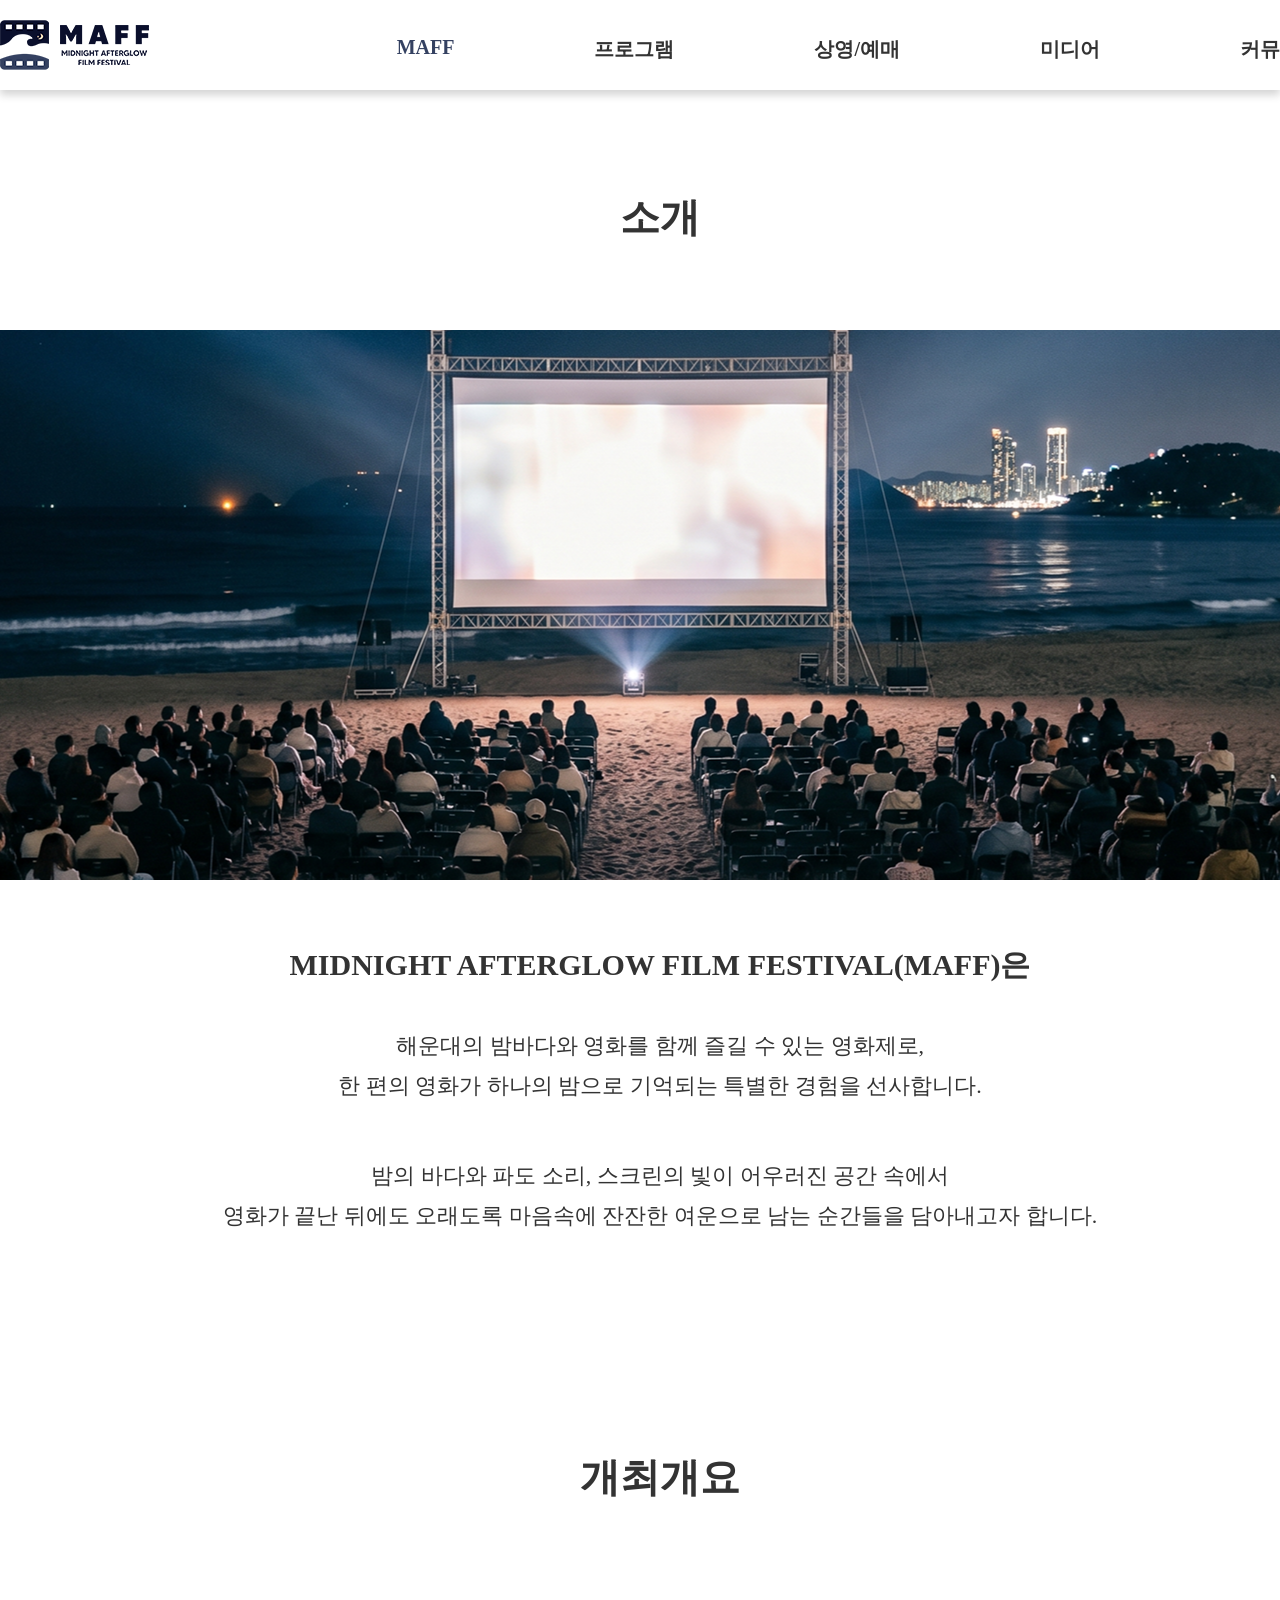
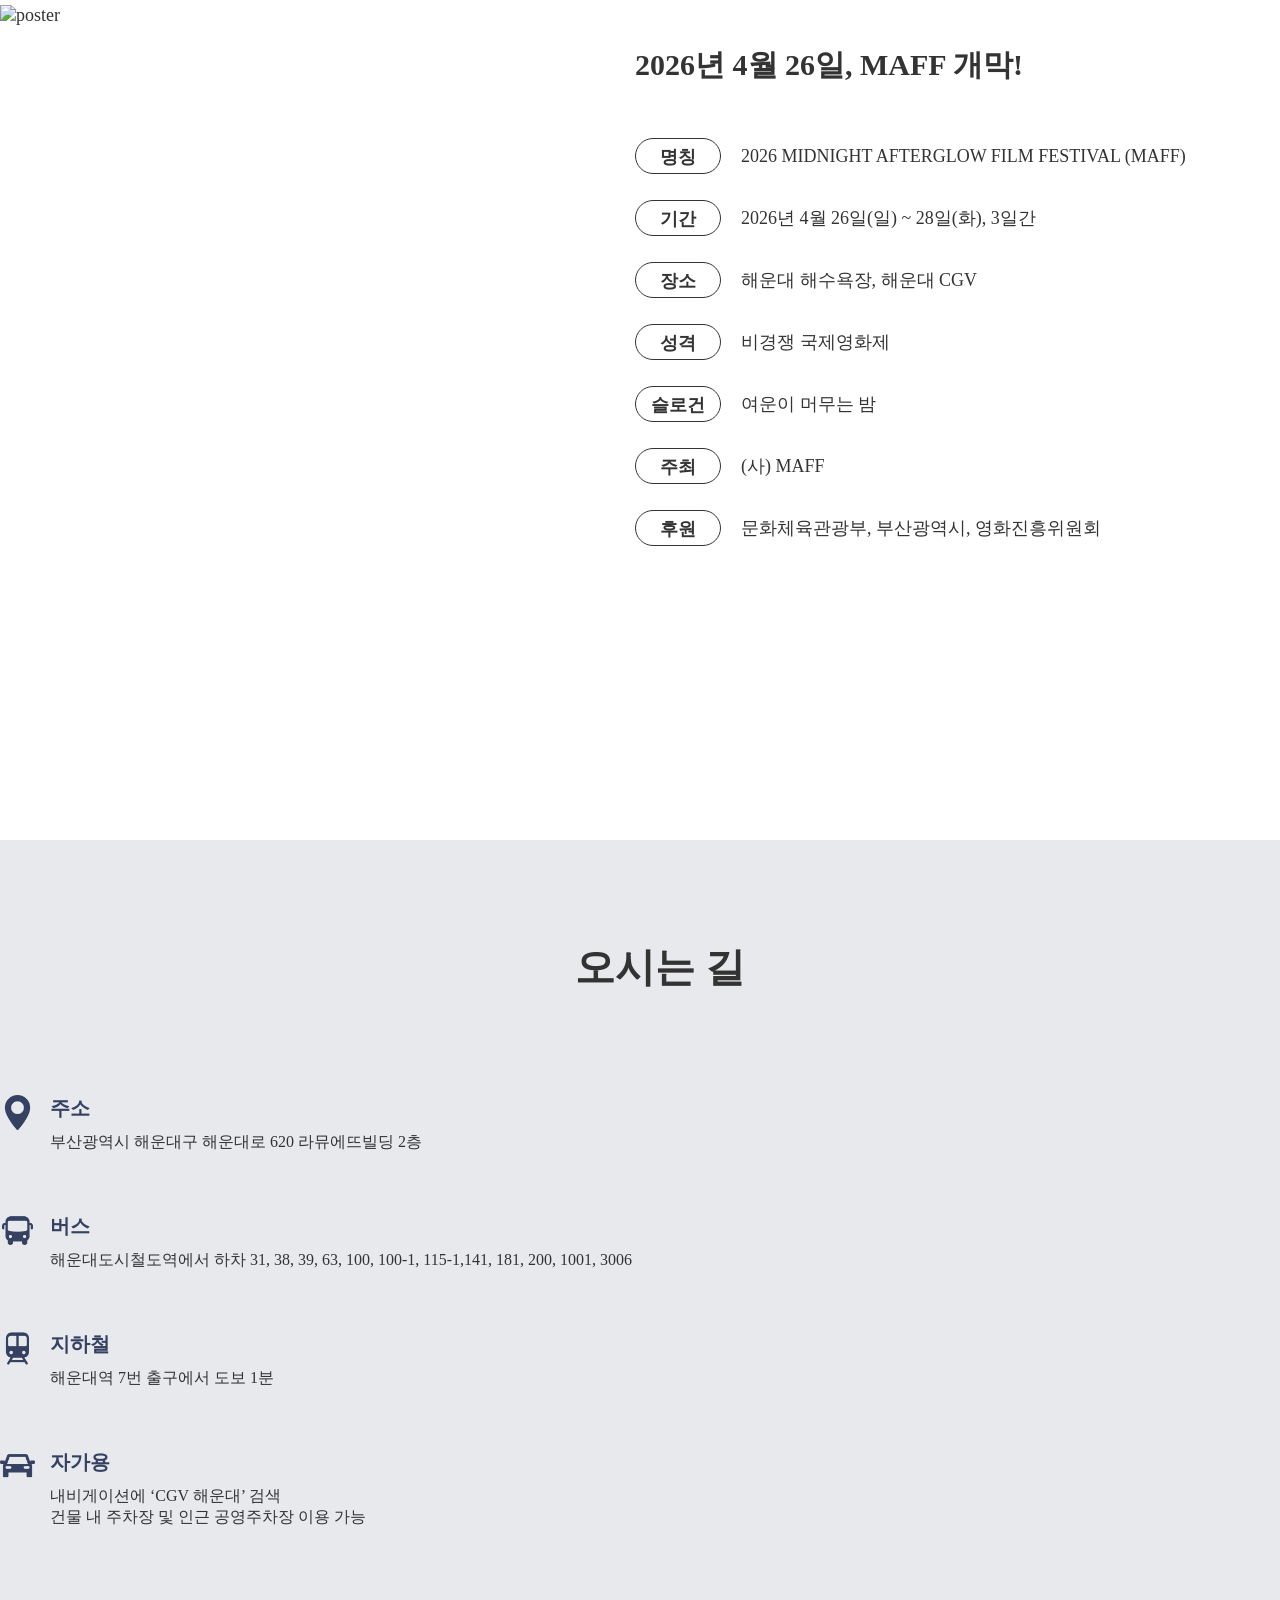
==== sub/sub1.html @ fb7ac8e6 "Add files via upload" ====
<!DOCTYPE html>
<html lang="ko">

<head>
    <meta charset="UTF-8">
    <meta name="viewport" content="width=1400">
    <title>MAFF</title>

    <!-- 내 CSS -->
    <link rel="stylesheet" href="../css/style2.css">

    <!-- pretendard 폰트 -->
    <link rel="stylesheet" as="style" crossorigin
        href="https://cdn.jsdelivr.net/gh/orioncactus/pretendard@v1.3.9/dist/web/static/pretendard.min.css" />

</head>

<body>
    <div class="header_wrap">
        <!-- header wrap start -->
        <div class="header">
            <h1 class="logo">
                <a href="../index.html"><img src="../img/header_logo.png" alt="header_logo"></a>
            </h1>
            <ul class="gnb">
                <li class="on"><a href="../sub/sub1.html">MAFF</a></li>
                <li><a href="../sub/sub2.html">프로그램</a></li>
                <li><a href="#">상영/예매</a></li>
                <li><a href="#">미디어</a></li>
                <li><a href="#">커뮤니티</a></li>
            </ul>
        </div>
    </div>
    <!-- header wrap end -->

    <div class="section_1_wrap">
        <!-- section_1_wrap start -->
        <div class="section_1">
            <p class="section_title">소개</p>
            <div class="about_contents">
                <p class="about_b">MIDNIGHT AFTERGLOW FILM FESTIVAL(MAFF)은 </p>
                <p class="about_s first">해운대의 밤바다와 영화를 함께 즐길 수 있는 영화제로, <br>
                    한 편의 영화가 하나의 밤으로 기억되는 특별한 경험을 선사합니다.</p>
                <p class="about_s">밤의 바다와 파도 소리, 스크린의 빛이 어우러진 공간 속에서 <br>

                    영화가 끝난 뒤에도 오래도록 마음속에 잔잔한 여운으로 남는 순간들을 담아내고자 합니다.</p>
            </div>
        </div>
    </div>
    <!-- section_1_wrap end -->
    <div class="section_2">
        <!-- section_2 start -->
        <p class="section_title">개최개요</p>
        <div class="poster_text_box">
            <div class="poster_box">
                <img src="../img/poster.png" alt="poster">
            </div>
            <div class="text_box">
                <p class="start">2026년 4월 26일, MAFF 개막!</p>
                <ul>
                    <li><span class="start_stroke">
                            명칭
                        </span>
                        2026 MIDNIGHT AFTERGLOW FILM FESTIVAL (MAFF)</li>
                    <li><span class="start_stroke">
                            기간
                        </span>
                        2026년 4월 26일(일) ~ 28일(화), 3일간</li>
                    <li><span class="start_stroke">
                            장소
                        </span>
                        해운대 해수욕장, 해운대 CGV</li>
                    <li><span class="start_stroke">
                            성격
                        </span>
                        비경쟁 국제영화제</li>
                    <li><span class="start_stroke">
                            슬로건
                        </span>
                        여운이 머무는 밤</li>
                    <li><span class="start_stroke">
                            주최
                        </span>
                        (사) MAFF</li>
                    <li><span class="start_stroke">
                            후원
                        </span>
                        문화체육관광부, 부산광역시, 영화진흥위원회</li>
                </ul>
            </div>
        </div>

    </div>
    <!-- section_2 end -->
    <div class="section_3_wrap">
        <!-- section_3_wrap start -->
        <div class="section_3">
            <p class="section_title">오시는 길</p>
            <div class="location">
                <ul>
                    <li><img src="../img/location_cinema.png" alt="location_cinema">
                        <p><span class="blue">주소</span>
                            <br>
                             부산광역시 해운대구 해운대로 620 라뮤에뜨빌딩 2층
                        </p>
                    </li>
                    <li><img src="../img/location_bus.png" alt="location_bus">
                        <p><span class="blue">버스</span>
                            <br>
                             해운대도시철도역에서 하차
31, 38, 39, 63, 100, 100-1, 115-1,141, 181, 200, 1001, 3006
                        </p>
                    </li>
                    <li><img src="../img/location_subway.png" alt="location_subway">
                        <p><span class="blue">지하철</span>
                            <br>
                             해운대역 7번 출구에서 도보 1분
                        </p>
                    </li>
                    <li><img src="../img/location_car.png" alt="location_car">
                        <p><span class="blue">자가용</span>
                            <br>
                             내비게이션에 ‘CGV 해운대’ 검색 <br>건물 내 주차장 및 인근 공영주차장 이용 가능
                        </p>
                    </li>
                
                </ul>
            </div>
        </div>
    </div>
</body>

</html>
---- css/style2.css ----
* {
    padding: 0;
    margin: 0;
}

a {
    color: inherit;
    text-decoration: none;
}

ul {
    list-style: none;
}

body {
    font-family: 'Pretendard';
    font-size: 18px;
    color: #333;

}

.header_wrap {
    background-color: #fff;
    height: 90px;
    position: fixed;
    top: 0;
    width: 100%;
    z-index: 9;
    box-shadow: 0px 5px 8px #0000002c;
}

.header {
    box-sizing: border-box;
    width: 1320px;
    height: 90px;
    margin: 0px auto;
    padding-top: 20px;
    justify-content: space-between;
    display: flex;

}

.gnb {
    display: flex;

}

.gnb>li {
    padding-left: 140px;color: #333;
}

.gnb>li>a {
    
    display: inline-block;
    font-size: 20px;
    font-weight: 700;
    padding: 16px 0px 30px;
    text-decoration: none;
    position: relative;
    transition: all 0.3s ease;
}

.gnb>li>a:hover {
    transform: translateY(-3px);
    color: #344161;
}

.gnb>li>a::before {
    content: "";
    position: absolute;
    z-index: -1;
    bottom: -3px;
    left: 0;
    right: 0;
    height: 3px;
    background-color: #748DB5;
    transform: scaleY(0);
    transform-origin: bottom;
    transition: transform 0.3s ease;
}

.gnb>li>a:hover::before {
    transform: scaleY(1);
}
.on a{
    color:#344161;
}
/* ★★★★ section 1 (소개) ★★★★ */

.section_1_wrap {
    box-sizing: border-box;
    height: 1160px;
    position: relative;
    background: url(../img/about.png) no-repeat top 140px center;

}


.section_1 {
    width: 1320px;
    height: 1160px;
    margin: 190px auto;
}

/* section title */
.section_title {
    text-align: center;
    font-size: 40px;
    font-weight: 700;
    padding-bottom: 100px;
}

.about_contents {
    margin-top: 600px;
    text-align: center;
}

.about_b {
    font-size: 30px;
    font-weight: 700;
    margin-bottom: 40px;
}

.about_s {
    font-size: 22px;
    line-height: 40px;
}

.first {
    margin-bottom: 50px;
}

/* ★★★★ section 2 (개최개요) ★★★★ */
.section_2 {
    width: 1320px;
    height: 1090px;
    margin: 0px auto;
    box-sizing: border-box;
    padding: 100px 0px 150px 0px;
}

.poster_text_box {
    display: flex;
    gap: 125px;
}

.poster_box {
    width: 510px;
    height: 700px;
    overflow: hidden;
}

.poster_box img {
    transition: all 0.4s;
}

.poster_box img:hover {
    transform: scale(1.06);
    transition: all 0.4s;
}

.text_box {
    padding-top: 40px;
}

.start {
    font-size: 30px;
    font-weight: 700;
    margin-bottom: 45px;
}


.text_box ul li {
    padding-top: 7px;
    margin-bottom: 19px;
    align-items: center;
    display: flex;

}

.start_stroke {
    box-sizing: border-box;
    width: 86px;
    height: 36px;
    text-align: center;
    padding-top: 6px;
    font-weight: 700;
    border: 1px solid #333;
    border-radius: 25px;
    margin-right: 20px;

}


/* ★★★★  section 3 (오시는길) ★★★★  */
.section_3_wrap{
    height: 1200px;
    background-color: #E7E9ED;
    padding-top: 100px;
}
.section_3{
    width: 1320px;
    height: 1200px;
    margin: 0px auto;
    
}

.location ul li{
    margin-bottom: 60px;

}
.location ul li img{
    width: 35px;
    height: 35px;
    margin-right: 10px;
}
.location ul li p{
margin-top: -40px;
margin-left: 50px;
font-size: 16px;

}
.blue{
    display: inline-block;
    margin-bottom: 10px;
    font-size: 20px;
    font-weight: 700;
    color: #344161;
}
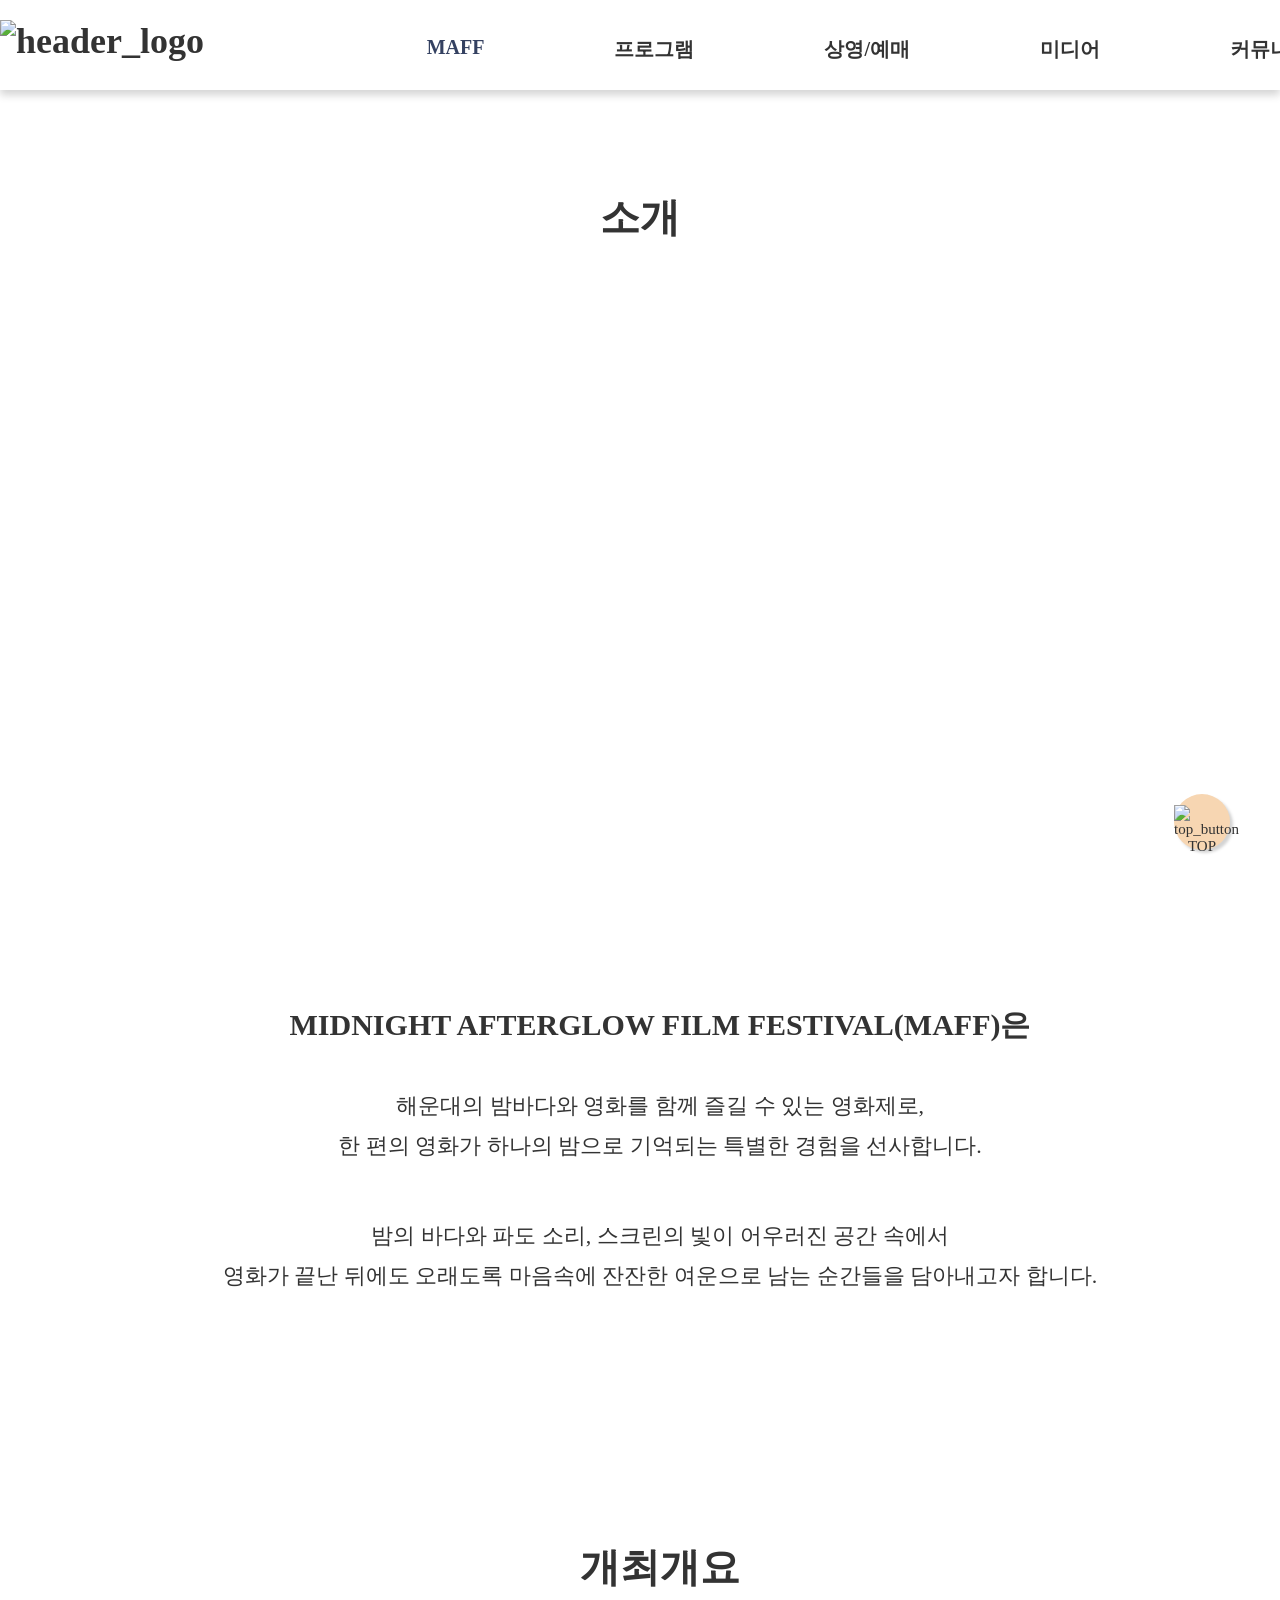
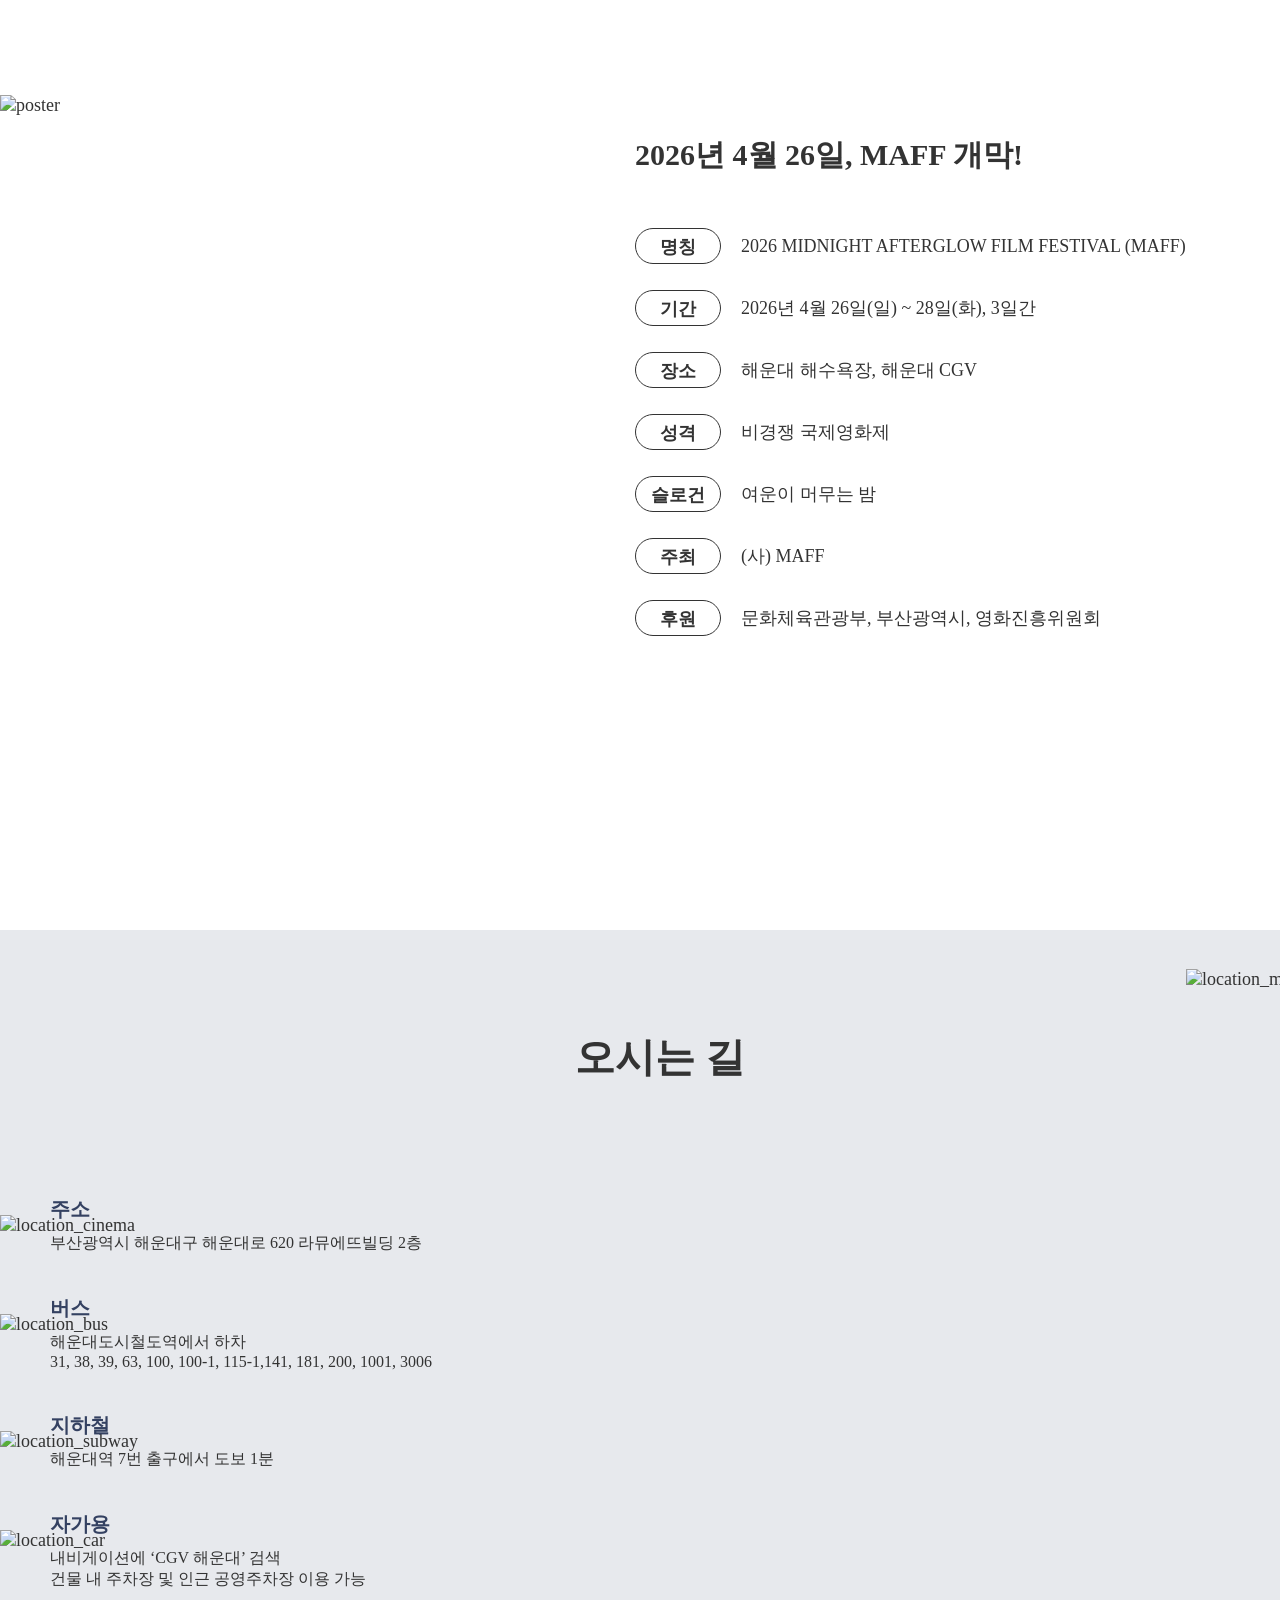
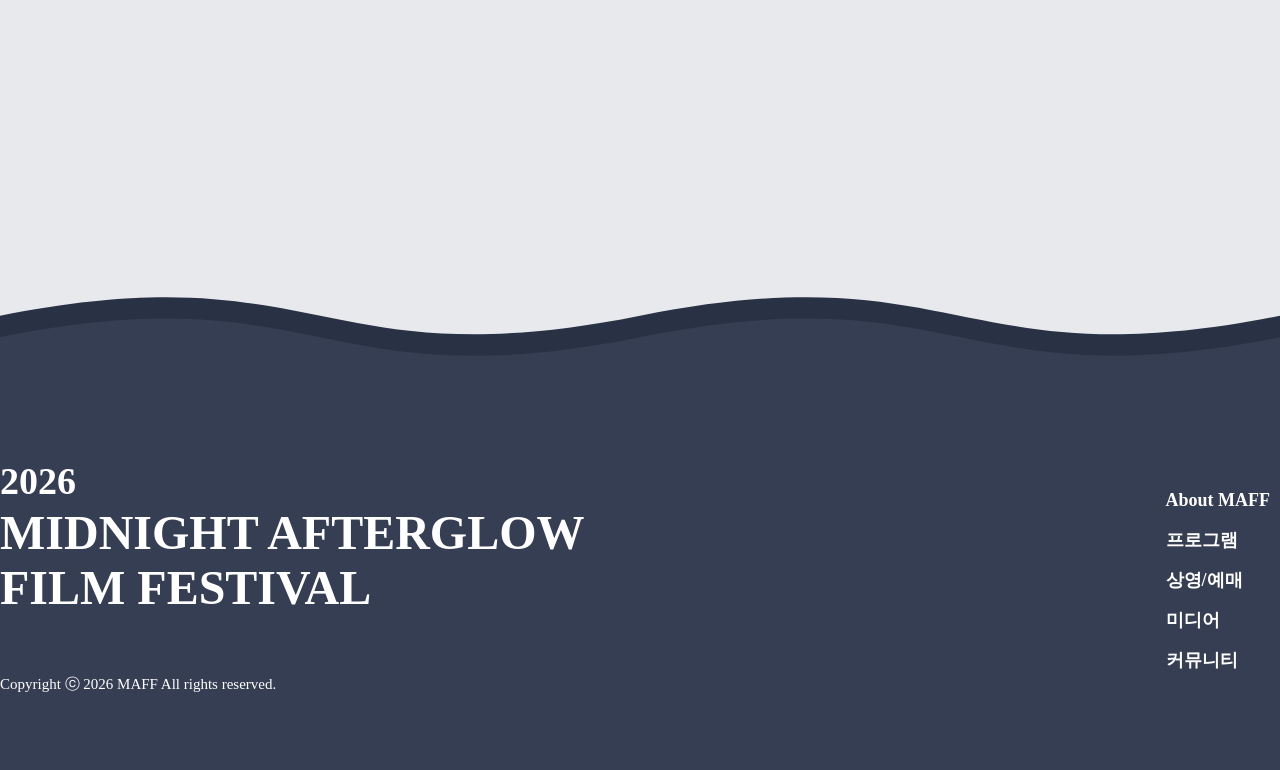
==== commit de357e9d: "Update sub1.html" ====
--- a/sub/sub1.html
+++ b/sub/sub1.html
@@ -4,14 +4,20 @@
 <head>
     <meta charset="UTF-8">
     <meta name="viewport" content="width=1400">
-    <title>MAFF</title>
+    <title>소개│MAFF</title>
 
     <!-- 내 CSS -->
     <link rel="stylesheet" href="../css/style2.css">
+
+    <!-- 파비콘 -->
+    <link rel="icon" type="image/png" sizes="32x32" href="../img/favicon.png">
 
     <!-- pretendard 폰트 -->
     <link rel="stylesheet" as="style" crossorigin
         href="https://cdn.jsdelivr.net/gh/orioncactus/pretendard@v1.3.9/dist/web/static/pretendard.min.css" />
+
+    <!-- aos -->
+    <link rel="stylesheet" href="https://unpkg.com/aos@next/dist/aos.css" />
 
 </head>
 
@@ -23,41 +29,79 @@
                 <a href="../index.html"><img src="../img/header_logo.png" alt="header_logo"></a>
             </h1>
             <ul class="gnb">
-                <li class="on"><a href="../sub/sub1.html">MAFF</a></li>
-                <li><a href="../sub/sub2.html">프로그램</a></li>
-                <li><a href="#">상영/예매</a></li>
-                <li><a href="#">미디어</a></li>
-                <li><a href="#">커뮤니티</a></li>
+                <li class="on"><a href="../sub/sub1.html">MAFF</a>
+                    <ul class="submenu">
+                        <li><a href="../sub/sub1.html">소개</a></li>
+                        <li><a href="../sub/sub1.html#outlineSection">개최개요</a></li>
+                        <li><a href="../sub/sub1.html#locationSection">오시는 길</a></li>
+                    </ul>
+                </li>
+                <li><a href="../sub/sub2.html">프로그램</a>
+                    <ul class="submenu">
+                        <li><a href="../sub/sub2.html">섹션</a></li>
+                        <li><a href="../sub/sub2.html#movieSection">상영작</a></li>
+                    </ul>
+                </li>
+                <li><a href="../sub/sub3.html">상영/예매</a>
+                    <ul class="submenu">
+                        <li><a href="../sub/sub3.html">상영 시간표</a></li>
+                        <li><a href="../sub/sub3.html#howSection">예매 안내</a></li>
+                    </ul>
+                </li>
+                <li><a href="../sub/sub4.html">미디어</a>
+                    <ul class="submenu">
+                        <li><a href="../sub/sub4.html">사진</a></li>
+                        <li><a href="../sub/sub4.html#newsSection">뉴스</a></li>
+                    </ul>
+                </li>
+                <li><a href="../sub/sub5.html">커뮤니티</a>
+                    <ul class="submenu">
+                        <li><a href="../sub/sub5.html">FAQ</a></li>
+                        <li><a href="../sub/sub5.html#eventSection">이벤트</a></li>
+                        <li><a href="../sub/sub5.html#reviewSection">상영작 리뷰</a></li>
+                    </ul>
+                </li>
             </ul>
         </div>
     </div>
     <!-- header wrap end -->
 
-    <div class="section_1_wrap">
-        <!-- section_1_wrap start -->
-        <div class="section_1">
-            <p class="section_title">소개</p>
+    <div id="section_1_wrap">
+        <!-- section_1 wrap start -->
+
+        <!-- 영상 때문에 위로 뺀 section title -->
+        <p class="section_title about">소개</p>
+
+        <div class="video_wrap">
+            <video src="../img/about_maff3.mp4" autoplay loop muted></video>
+        </div>
+        <div class="section_1" id="aboutSection">
+
             <div class="about_contents">
-                <p class="about_b">MIDNIGHT AFTERGLOW FILM FESTIVAL(MAFF)은 </p>
-                <p class="about_s first">해운대의 밤바다와 영화를 함께 즐길 수 있는 영화제로, <br>
+                <p class="about_b" data-aos="fade-up" data-aos-delay="400" data-aos-anchor="#aboutSection">MIDNIGHT
+                    AFTERGLOW FILM FESTIVAL(MAFF)은 </p>
+                <p class="about_s first" data-aos="fade-up" data-aos-delay="600" data-aos-anchor="#aboutSection">해운대의
+                    밤바다와 영화를 함께 즐길 수 있는 영화제로, <br>
                     한 편의 영화가 하나의 밤으로 기억되는 특별한 경험을 선사합니다.</p>
-                <p class="about_s">밤의 바다와 파도 소리, 스크린의 빛이 어우러진 공간 속에서 <br>
+                <p class="about_s" data-aos="fade-up" data-aos-delay="800" data-aos-anchor="#aboutSection">밤의 바다와 파도 소리,
+                    스크린의 빛이 어우러진 공간 속에서 <br>
 
                     영화가 끝난 뒤에도 오래도록 마음속에 잔잔한 여운으로 남는 순간들을 담아내고자 합니다.</p>
             </div>
         </div>
     </div>
     <!-- section_1_wrap end -->
-    <div class="section_2">
+    <div class="section_2" id="outlineSection">
         <!-- section_2 start -->
-        <p class="section_title">개최개요</p>
+        <p class="section_title" data-aos="fade-up" data-aos-delay="200" data-aos-anchor="#outlineSection">개최개요</p>
         <div class="poster_text_box">
-            <div class="poster_box">
+            <div class="poster_box" data-aos="fade-up" data-aos-delay="500" data-aos-anchor="#outlineSection">
                 <img src="../img/poster.png" alt="poster">
             </div>
             <div class="text_box">
-                <p class="start">2026년 4월 26일, MAFF 개막!</p>
-                <ul>
+                <p class="start" data-aos="fade-up" data-aos-delay="800" data-aos-anchor="#outlineSection">2026년 4월 26일,
+                    MAFF 개막!</p>
+                <ul data-aos="fade-up" data-aos-delay="1100" data-aos-anchor="#outlineSection">
                     <li><span class="start_stroke">
                             명칭
                         </span>
@@ -89,45 +133,128 @@
                 </ul>
             </div>
         </div>
-
+        <div class="location_motion" data-aos="bounce-two" data-aos-anchor=".section_3">
+            <img src="../img/location_motion.png" alt="location_motion">
+        </div>
     </div>
     <!-- section_2 end -->
+
     <div class="section_3_wrap">
         <!-- section_3_wrap start -->
-        <div class="section_3">
-            <p class="section_title">오시는 길</p>
-            <div class="location">
+        <div class="section_3" id="locationSection">
+            <p class="section_title" data-aos="fade-up" data-aos-delay="200" data-aos-anchor="#locationSection">오시는 길
+            </p>
+
+
+            <div class="location" data-aos="fade-up" data-aos-delay="500" data-aos-anchor="#locationSection">
                 <ul>
                     <li><img src="../img/location_cinema.png" alt="location_cinema">
                         <p><span class="blue">주소</span>
                             <br>
-                             부산광역시 해운대구 해운대로 620 라뮤에뜨빌딩 2층
+                            부산광역시 해운대구 해운대로 620 라뮤에뜨빌딩 2층
                         </p>
                     </li>
                     <li><img src="../img/location_bus.png" alt="location_bus">
                         <p><span class="blue">버스</span>
                             <br>
-                             해운대도시철도역에서 하차
-31, 38, 39, 63, 100, 100-1, 115-1,141, 181, 200, 1001, 3006
+                            해운대도시철도역에서 하차
+                            <br>
+                            31, 38, 39, 63, 100, 100-1, 115-1,141, 181, 200, 1001, 3006
                         </p>
                     </li>
                     <li><img src="../img/location_subway.png" alt="location_subway">
                         <p><span class="blue">지하철</span>
                             <br>
-                             해운대역 7번 출구에서 도보 1분
+                            해운대역 7번 출구에서 도보 1분
                         </p>
                     </li>
                     <li><img src="../img/location_car.png" alt="location_car">
                         <p><span class="blue">자가용</span>
                             <br>
-                             내비게이션에 ‘CGV 해운대’ 검색 <br>건물 내 주차장 및 인근 공영주차장 이용 가능
-                        </p>
-                    </li>
-                
+                            내비게이션에 ‘CGV 해운대’ 검색 <br>건물 내 주차장 및 인근 공영주차장 이용 가능
+                        </p>
+                    </li>
+
                 </ul>
-            </div>
-        </div>
-    </div>
+                <!-- 지도 -->
+                <iframe
+                    src="https://www.google.com/maps/embed?pb=!1m18!1m12!1m3!1d3261.74512226558!2d129.15591707522077!3d35.162976772759016!2m3!1f0!2f0!3f0!3m2!1i1024!2i768!4f13.1!3m3!1m2!1s0x35688d5e17e0a51d%3A0xfcb0079706e7fe92!2zQ0dWIO2VtOyatOuMgA!5e0!3m2!1sko!2skr!4v1780561845059!5m2!1sko!2skr"
+                    width="780" height="500" style="border:0;" allowfullscreen="" loading="lazy"
+                    referrerpolicy="no-referrer-when-downgrade"></iframe>
+            </div>
+        </div>
+    </div>
+    <!-- section 3 wrap end -->
+    <footer class="footer-wrap">
+        <!-- footer wrap start -->
+        <svg class="gooeff" viewBox="0 0 120 28" preserveAspectRatio="none" shape-rendering="auto">
+            <defs>
+                <filter id="goo">
+                    <feGaussianBlur in="SourceGraphic" stdDeviation="2" result="blur" />
+                    <feColorMatrix in="blur" mode="matrix" values="
+                               1 0 0 0 0  
+                               0 1 0 0 0  
+                               0 0 1 0 0  
+                               0 0 0 13 -9" result="goo" />
+                    <feBlend in="SourceGraphic" in2="goo" />
+                </filter>
+
+                <path id="wave"
+                    d="M 0,14 C 30,2 30,26 60,14 C 90,2 90,26 120,14 C 150,2 150,26 180,14 C 210,2 210,26 240,14 v 28 h -240 z" />
+            </defs>
+
+            <use id="wave2" class="wave" xlink:href="#wave" x="0" y="2"></use>
+            <use id="wave1" class="wave" xlink:href="#wave" x="0" y="6"></use>
+        </svg>
+
+        <div class="footer-body">
+            <div class="footer-content">
+                <div class="footer_name">
+                    <p><span class="footer_date">2026</span> <br>
+                        MIDNIGHT AFTERGLOW <br>
+                        FILM FESTIVAL</p>
+                    <p class="footer_copy">Copyright ⓒ 2026 MAFF All rights reserved.</p>
+                </div>
+                <div class="footer_link
+">
+                    <ul class="footer_link_list">
+                        <li><a href="./sub1.html">About MAFF</a></li>
+                        <li><a href="./sub2.html">프로그램</a></li>
+                        <li><a href="./sub3.html">상영/예매</a></li>
+                        <li><a href="./sub4.html">미디어</a></li>
+                        <li><a href="./sub5.html">커뮤니티</a></li>
+                    </ul>
+                </div>
+            </div>
+        </div>
+
+
+    </footer>
+    <!-- footer wrap end -->
+
+    <!-- top button -->
+    <a href="#" class="top_button">
+        <img src="../img/top.png" alt="top_button">
+        <p>TOP</p>
+    </a>
+
+    <script src="https://code.jquery.com/jquery-4.0.0.js"
+        integrity="sha256-9fsHeVnKBvqh3FB2HYu7g2xseAZ5MlN6Kz/qnkASV8U=" crossorigin="anonymous"></script>
+    <!-- cdn 제이쿼리 -->
+
+
+    <script src="https://unpkg.com/aos@next/dist/aos.js"></script>
+    <!-- aos -->
+
+    <script>
+        AOS.init({
+            duration: 1000,
+            once: true
+        });
+    </script>
+
+    <script src="../js/script2.js"></script>
+    <!-- 내가 꾸민 제이쿼리 -->
 </body>
 
-</html>+</html>
--- a/css/style2.css
+++ b/css/style2.css
@@ -16,9 +16,10 @@
     font-family: 'Pretendard';
     font-size: 18px;
     color: #333;
-
-}
-
+    overflow-x: hidden;
+}
+
+/* ★★★ header wrap ★★★ */
 .header_wrap {
     background-color: #fff;
     height: 90px;
@@ -42,25 +43,31 @@
 
 .gnb {
     display: flex;
-
+    gap: 110px;
+    position: relative;
 }
 
 .gnb>li {
-    padding-left: 140px;color: #333;
+
+    position: relative;
+    /* submenu 기준 */
+    text-align: center;
 }
 
 .gnb>li>a {
-    
+    color: #333;
     display: inline-block;
     font-size: 20px;
     font-weight: 700;
-    padding: 16px 0px 30px;
+    padding: 30px 10px;
     text-decoration: none;
     position: relative;
+    /* .gnb>li>a::before 기준 */
     transition: all 0.3s ease;
-}
-
-.gnb>li>a:hover {
+    margin-top: -14px;
+}
+
+.gnb>li:hover>a {
     transform: translateY(-3px);
     color: #344161;
 }
@@ -74,32 +81,83 @@
     right: 0;
     height: 3px;
     background-color: #748DB5;
+    /* 올라오는 밑줄색 */
     transform: scaleY(0);
     transform-origin: bottom;
     transition: transform 0.3s ease;
 }
 
-.gnb>li>a:hover::before {
+.gnb>li:hover>a::before {
     transform: scaleY(1);
 }
+
+.submenu li a {
+    padding: 20px;
+    display: inline-block;
+    text-align: center;
+
+    font-weight: 600;
+
+
+}
+
+.submenu {
+    border: 1px solid #7d7d7d38;
+    position: absolute;
+    top: 100%;
+    width: 180px;
+    left: 50%;
+    transform: translateX(-50%);
+    z-index: 10;
+    opacity: 0;
+    transition: opacity .30s ease, transform .30s ease, visibility .30s ease;
+    visibility: hidden;
+    background-color: #ffffffee;
+}
+
+.submenu li a:hover {
+    color: #344161;
+    /* background: url(../img/gnb2.png) no-repeat right 10px top 5px #fff; */
+    font-weight: 700;
+}
+
+.gnb>li:hover .submenu {
+    opacity: 1;
+    visibility: visible;
+    transform: translateX(-50%) translateY(0);
+}
+
 .on a{
-    color:#344161;
-}
+    color: #344161 !important; 
+} 
 /* ★★★★ section 1 (소개) ★★★★ */
 
-.section_1_wrap {
-    box-sizing: border-box;
-    height: 1160px;
-    position: relative;
-    background: url(../img/about.png) no-repeat top 140px center;
-
+#section_1_wrap {
+    box-sizing: border-box;
+    height: 1250px;
+    margin: 0px auto;
+    margin-top: 190px;
+}
+
+.video_wrap {
+    height: 600px;
+    position: relative;
+    /* video 기준 */
+}
+
+.video_wrap video {
+    position: absolute;
+    width: 100%;
+    height: 100%;
+    object-fit: cover;
 }
 
 
 .section_1 {
     width: 1320px;
-    height: 1160px;
-    margin: 190px auto;
+    /* height: 1160px; */
+    margin: 0px auto;
+    position: relative;
 }
 
 /* section title */
@@ -111,7 +169,7 @@
 }
 
 .about_contents {
-    margin-top: 600px;
+    margin-top: 60px;
     text-align: center;
 }
 
@@ -132,6 +190,8 @@
 
 /* ★★★★ section 2 (개최개요) ★★★★ */
 .section_2 {
+    position: relative;
+    /* location_motion 기준 */
     width: 1320px;
     height: 1090px;
     margin: 0px auto;
@@ -179,6 +239,7 @@
 }
 
 .start_stroke {
+    display: inline-block;
     box-sizing: border-box;
     width: 86px;
     height: 36px;
@@ -191,39 +252,220 @@
 
 }
 
+/* .start_stroke:hover {
+    cursor: default;
+} */
+
+.location_motion {
+    position: absolute;
+    z-index: 8;
+    right: 0;
+    bottom: -60px;
+}
+
+/* AOS 작동 시 아이콘 2번 통통 튀는 커스텀 애니메이션*/
+[data-aos="bounce-two"].aos-animate img {
+    animation: bounceTwoTimes 1s ease-in-out forwards;
+}
+
+@keyframes bounceTwoTimes {
+    0% {
+        transform: translateY(0);
+    }
+
+    25% {
+        transform: translateY(-35px);
+    }
+
+    50% {
+        transform: translateY(0);
+    }
+
+    75% {
+        transform: translateY(-18px);
+    }
+
+    100% {
+        transform: translateY(0);
+    }
+}
 
 /* ★★★★  section 3 (오시는길) ★★★★  */
-.section_3_wrap{
-    height: 1200px;
+.section_3_wrap {
+    height: 1100px;
     background-color: #E7E9ED;
+    position: relative;
+    z-index: 1;
+    margin-bottom: -200px;
+}
+
+.section_3 {
     padding-top: 100px;
-}
-.section_3{
+    box-sizing: border-box;
+    position: relative;
     width: 1320px;
-    height: 1200px;
-    margin: 0px auto;
-    
-}
-
-.location ul li{
+    height: 1100px;
+    margin: 0px auto;
+
+}
+
+
+.location {
+    display: flex;
+    justify-content: space-between;
+}
+
+.location ul {
+    padding-top: 30px;
+}
+
+.location ul li {
     margin-bottom: 60px;
 
 }
-.location ul li img{
+
+.location ul li img {
     width: 35px;
     height: 35px;
     margin-right: 10px;
 }
-.location ul li p{
-margin-top: -40px;
-margin-left: 50px;
-font-size: 16px;
-
-}
-.blue{
+
+.location ul li p {
+    margin-top: -40px;
+    margin-left: 50px;
+    font-size: 16px;
+}
+
+.blue {
     display: inline-block;
     margin-bottom: 10px;
     font-size: 20px;
     font-weight: 700;
     color: #344161;
 }
+
+/* footer */
+
+.footer-wrap {
+    width: 100%;
+    height: 540px;
+    display: flex;
+    flex-direction: column;
+    position: relative;
+    margin-top: auto;
+    z-index: 8;
+}
+
+/* 
+   wave design 
+*/
+.footer-wrap svg {
+    display: block;
+    width: 100%;
+    height: 150px;
+    flex-shrink: 0;
+}
+
+.footer-body {
+    flex: 1;
+    background-color: #363E53;
+}
+
+/* wave animation */
+.wave {
+    animation: wave 4s linear infinite;
+}
+
+#wave2 {
+    fill: #293145;
+    animation-duration: 5s;
+    animation-direction: reverse;
+}
+
+#wave1 {
+    fill: #363E53;
+    animation-duration: 3s;
+}
+
+@keyframes wave {
+    to {
+        transform: translateX(-120px);
+    }
+}
+
+/* footer content */
+.footer-content {
+    box-sizing: border-box;
+    padding-top: 70px;
+    width: 1320px;
+    margin: 0px auto;
+    color: #fff;
+    display: flex;
+    justify-content: space-between;
+}
+
+.footer_name {
+    font-weight: 600;
+    font-size: 48px;
+}
+
+.footer_date {
+    font-size: 38px;
+}
+
+.footer_copy {
+    font-weight: 500;
+    font-size: 15px;
+    margin-top: 60px;
+}
+
+.footer_link {
+    padding-top: 30px;
+    padding-right: 50px;
+}
+
+.footer_link_list li {
+    line-height: 40px;
+}
+
+.footer_link_list a {
+    display: block;
+    font-weight: 600;
+}
+
+.footer_link_list a:hover {
+    color: #F7D6B2;
+}
+
+/* top button */
+.top_button {
+    box-sizing: border-box;
+    position: fixed;
+    bottom: 50px;
+    right: 50px;
+    z-index: 9;
+    background-color: #F7D6B2;
+    border-radius: 50%;
+    width: 56px;
+    height: 56px;
+    text-align: center;
+    padding-top: 11px;
+    font-size: 15px;
+    box-shadow: 3px 3px 3px #0000002c;
+}
+
+.top_button img {
+    transition: transform 0.3s ease;
+}
+
+.top_button:hover img {
+    transform: translateY(-5px);
+}
+
+.top_button:hover {
+    background-color: #facd9d;
+}
+
+html {
+    scroll-behavior: smooth;
+}
